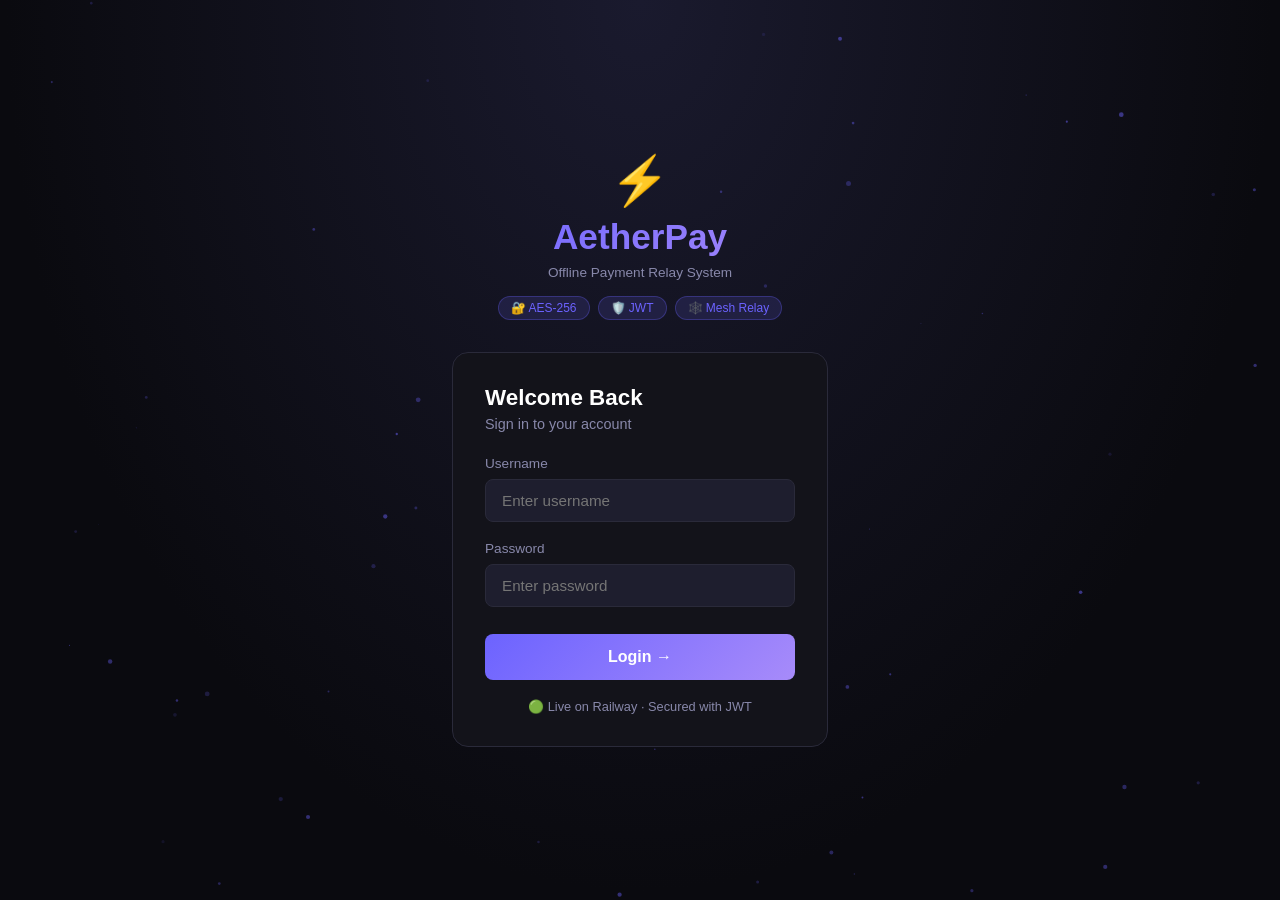
==== index.html @ f8d7e237 "Initial frontend" ====
<!DOCTYPE html>
<html lang="en">
<head>
    <meta charset="UTF-8">
    <meta name="viewport" content="width=device-width, initial-scale=1.0">
    <title>AetherPay — Login</title>
    <link rel="stylesheet" href="styles.css">
</head>
<body class="login-page">
    <canvas id="particles"></canvas>

    <div class="login-container">
        <div class="logo">
            <span class="logo-icon">⚡</span>
            <h1>AetherPay</h1>
            <p class="tagline">Offline Payment Relay System</p>
            <div class="badges">
                <span class="badge">🔐 AES-256</span>
                <span class="badge">🛡️ JWT</span>
                <span class="badge">🕸️ Mesh Relay</span>
            </div>
        </div>

        <div class="login-card">
            <h2>Welcome Back</h2>
            <p class="subtitle">Sign in to your account</p>
            <div id="error-msg" class="error-msg hidden"></div>
            <div class="form-group">
                <label>Username</label>
                <input type="text" id="username" placeholder="Enter username" />
            </div>
            <div class="form-group">
                <label>Password</label>
                <input type="password" id="password" placeholder="Enter password" />
            </div>
            <button class="btn-primary" onclick="login()">
                <span id="login-text">Login →</span>
            </button>
            <p class="live-badge">🟢 Live on Railway · Secured with JWT</p>
        </div>
    </div>

    <div id="toast-container"></div>
    <script src="app.js"></script>
</body>
</html>
---- styles.css ----
* { margin: 0; padding: 0; box-sizing: border-box; }

:root {
    --bg: #0a0a0f;
    --card: #13131a;
    --border: #2a2a3a;
    --accent: #6c63ff;
    --accent-hover: #5a52e0;
    --text: #ffffff;
    --text-muted: #8888aa;
    --success: #00d97e;
    --error: #ff4d4d;
    --warning: #ffaa00;
}

body { font-family: 'Segoe UI', sans-serif; background: var(--bg); color: var(--text); min-height: 100vh; }

canvas#particles { position: fixed; top: 0; left: 0; width: 100%; height: 100%; z-index: 0; pointer-events: none; }

/* LOGIN */
.login-page { display: flex; align-items: center; justify-content: center; background: radial-gradient(ellipse at top, #1a1a2e 0%, #0a0a0f 70%); }
.login-container { width: 100%; max-width: 440px; padding: 2rem; position: relative; z-index: 1; }
.logo { text-align: center; margin-bottom: 2rem; }
.logo-icon { font-size: 3rem; display: block; animation: pulse 2s infinite; }
@keyframes pulse { 0%,100%{ transform: scale(1); } 50%{ transform: scale(1.1); } }
.logo h1 { font-size: 2.2rem; font-weight: 800; background: linear-gradient(135deg, #6c63ff, #a78bfa); -webkit-background-clip: text; -webkit-text-fill-color: transparent; margin: 0.5rem 0; }
.tagline { color: var(--text-muted); font-size: 0.85rem; margin-bottom: 1rem; }
.badges { display: flex; gap: 0.5rem; justify-content: center; flex-wrap: wrap; margin-top: 0.75rem; }
.badge { background: rgba(108,99,255,0.15); border: 1px solid rgba(108,99,255,0.3); color: var(--accent); padding: 0.25rem 0.75rem; border-radius: 20px; font-size: 0.75rem; }
.login-card { background: var(--card); border: 1px solid var(--border); border-radius: 16px; padding: 2rem; backdrop-filter: blur(10px); }
.login-card h2 { font-size: 1.4rem; margin-bottom: 0.3rem; }
.subtitle { color: var(--text-muted); font-size: 0.9rem; margin-bottom: 1.5rem; }
.form-group { margin-bottom: 1.2rem; }
.form-group label { display: block; font-size: 0.85rem; color: var(--text-muted); margin-bottom: 0.5rem; }
.form-group input, .form-input { width: 100%; padding: 0.75rem 1rem; background: #1e1e2e; border: 1px solid var(--border); border-radius: 8px; color: var(--text); font-size: 0.95rem; outline: none; transition: border 0.2s; }
.form-group input:focus, .form-input:focus { border-color: var(--accent); }
.select-input { width: 100%; padding: 0.75rem 1rem; background: #1e1e2e; border: 1px solid var(--border); border-radius: 8px; color: var(--text); font-size: 0.95rem; outline: none; }
.btn-primary { width: 100%; padding: 0.85rem; background: linear-gradient(135deg, var(--accent), #a78bfa); color: white; border: none; border-radius: 8px; font-size: 1rem; font-weight: 600; cursor: pointer; transition: all 0.2s; margin-top: 0.5rem; }
.btn-primary:hover { transform: translateY(-2px); box-shadow: 0 8px 25px rgba(108,99,255,0.4); }
.btn-primary:active { transform: translateY(0); }
.btn-small { padding: 0.4rem 1rem; background: rgba(108,99,255,0.15); border: 1px solid var(--accent); color: var(--accent); border-radius: 6px; cursor: pointer; font-size: 0.8rem; }
.live-badge { text-align: center; margin-top: 1.2rem; font-size: 0.8rem; color: var(--text-muted); }
.error-msg { background: rgba(255,77,77,0.1); border: 1px solid var(--error); color: var(--error); padding: 0.75rem 1rem; border-radius: 8px; font-size: 0.85rem; margin-bottom: 1rem; }
.success-msg { background: rgba(0,217,126,0.1); border: 1px solid var(--success); color: var(--success); padding: 0.75rem 1rem; border-radius: 8px; font-size: 0.85rem; margin-bottom: 1rem; }
.hidden { display: none !important; }

/* DASHBOARD */
.dashboard-page { display: flex; min-height: 100vh; }
.sidebar { width: 240px; background: var(--card); border-right: 1px solid var(--border); padding: 1.5rem; display: flex; flex-direction: column; position: fixed; height: 100vh; z-index: 10; }
.sidebar-logo { font-size: 1.2rem; font-weight: 800; background: linear-gradient(135deg, #6c63ff, #a78bfa); -webkit-background-clip: text; -webkit-text-fill-color: transparent; margin-bottom: 2rem; }
.nav-item { padding: 0.75rem 1rem; border-radius: 8px; cursor: pointer; color: var(--text-muted); font-size: 0.9rem; margin-bottom: 0.3rem; transition: all 0.2s; }
.nav-item:hover, .nav-item.active { background: rgba(108,99,255,0.15); color: var(--accent); }
.main-content { flex: 1; padding: 2rem; overflow-y: auto; margin-left: 240px; position: relative; z-index: 1; }
.page-header { margin-bottom: 2rem; }
.page-header h2 { font-size: 1.6rem; font-weight: 700; }
.page-header p { color: var(--text-muted); font-size: 0.9rem; margin-top: 0.3rem; }
.cards-grid { display: grid; grid-template-columns: repeat(auto-fit, minmax(180px, 1fr)); gap: 1rem; margin-bottom: 1.5rem; }
.stat-card { background: var(--card); border: 1px solid var(--border); border-radius: 12px; padding: 1.5rem; transition: transform 0.2s; }
.stat-card:hover { transform: translateY(-3px); }
.stat-card .label { color: var(--text-muted); font-size: 0.8rem; margin-bottom: 0.5rem; }
.stat-card .value { font-size: 1.8rem; font-weight: 700; color: var(--accent); }
.section-card { background: var(--card); border: 1px solid var(--border); border-radius: 12px; padding: 1.5rem; margin-bottom: 1.5rem; }
.section-card h3 { color: var(--text-muted); text-transform: uppercase; letter-spacing: 0.05em; font-size: 0.8rem; margin-bottom: 1.2rem; }
.tx-header-row { display: flex; justify-content: space-between; align-items: center; margin-bottom: 1.2rem; }
.tx-header-row h3 { margin-bottom: 0; }
.form-row { display: grid; grid-template-columns: 1fr 1fr; gap: 1rem; }
.tx-table { width: 100%; border-collapse: collapse; }
.tx-table th { text-align: left; color: var(--text-muted); font-size: 0.8rem; padding: 0.75rem 1rem; border-bottom: 1px solid var(--border); text-transform: uppercase; letter-spacing: 0.05em; }
.tx-table td { padding: 0.9rem 1rem; border-bottom: 1px solid #1a1a2a; font-size: 0.9rem; }
.badge-success { background: rgba(0,217,126,0.15); color: var(--success); padding: 0.25rem 0.75rem; border-radius: 20px; font-size: 0.75rem; font-weight: 600; }
.badge-failed { background: rgba(255,77,77,0.15); color: var(--error); padding: 0.25rem 0.75rem; border-radius: 20px; font-size: 0.75rem; }
.logout-btn { margin-top: auto; padding: 0.75rem 1rem; background: rgba(255,77,77,0.1); border: 1px solid rgba(255,77,77,0.3); color: var(--error); border-radius: 8px; cursor: pointer; font-size: 0.9rem; transition: all 0.2s; }
.logout-btn:hover { background: rgba(255,77,77,0.2); }

/* TECH BADGES */
.tech-badges { display: flex; flex-wrap: wrap; gap: 0.75rem; }
.tech-badge { background: rgba(108,99,255,0.1); border: 1px solid rgba(108,99,255,0.25); color: var(--accent); padding: 0.4rem 1rem; border-radius: 20px; font-size: 0.8rem; }

/* ENCRYPTION NOTICE */
.encryption-notice { background: rgba(108,99,255,0.08); border: 1px solid rgba(108,99,255,0.2); border-radius: 8px; padding: 0.75rem 1rem; font-size: 0.8rem; color: var(--text-muted); margin-bottom: 1rem; text-align: center; }

/* MESH ANIMATION */
.mesh-container { display: flex; align-items: center; justify-content: center; gap: 0; padding: 2rem 0; flex-wrap: nowrap; overflow-x: auto; }
.mesh-node { display: flex; flex-direction: column; align-items: center; gap: 0.5rem; min-width: 80px; }
.node-icon { font-size: 2rem; width: 60px; height: 60px; display: flex; align-items: center; justify-content: center; background: var(--card); border: 2px solid var(--border); border-radius: 50%; transition: all 0.3s; }
.node-icon.active { border-color: var(--accent); box-shadow: 0 0 20px rgba(108,99,255,0.5); }
.node-icon.done { border-color: var(--success); box-shadow: 0 0 20px rgba(0,217,126,0.5); }
.node-label { font-size: 0.75rem; color: var(--text-muted); }
.mesh-arrow { display: flex; align-items: center; position: relative; width: 80px; }
.arrow-line { width: 100%; height: 2px; background: var(--border); position: relative; }
.arrow-line.active { background: linear-gradient(90deg, var(--accent), #a78bfa); }
.packet { position: absolute; font-size: 1rem; top: -12px; left: -10px; transition: left 0.8s ease; }
.mesh-status { text-align: center; color: var(--text-muted); font-size: 0.9rem; margin-top: 1rem; }
.mesh-progress { background: #1e1e2e; border-radius: 10px; height: 6px; margin-top: 0.75rem; overflow: hidden; }
.mesh-progress-bar { height: 100%; background: linear-gradient(90deg, var(--accent), #a78bfa); width: 0%; transition: width 0.5s ease; border-radius: 10px; }

/* RELAY FLOW */
.relay-flow { display: flex; align-items: center; gap: 1rem; flex-wrap: wrap; }
.relay-step { display: flex; align-items: center; gap: 0.75rem; background: #1e1e2e; border-radius: 10px; padding: 1rem; flex: 1; min-width: 140px; }
.relay-icon { font-size: 1.5rem; }
.relay-text strong { display: block; font-size: 0.9rem; }
.relay-text p { color: var(--text-muted); font-size: 0.75rem; margin-top: 0.25rem; }
.relay-arrow { font-size: 1.5rem; color: var(--accent); }

/* FEATURE GRID */
.feature-grid { display: grid; grid-template-columns: repeat(auto-fit, minmax(160px, 1fr)); gap: 1rem; }
.feature-card { background: #1e1e2e; border-radius: 10px; padding: 1.25rem; text-align: center; }
.feature-icon { font-size: 1.5rem; margin-bottom: 0.5rem; }
.feature-card strong { display: block; font-size: 0.9rem; margin-bottom: 0.3rem; }
.feature-card p { color: var(--text-muted); font-size: 0.75rem; }

/* TOAST */
#toast-container { position: fixed; top: 1.5rem; right: 1.5rem; z-index: 9999; display: flex; flex-direction: column; gap: 0.75rem; }
.toast { padding: 0.85rem 1.25rem; border-radius: 10px; font-size: 0.9rem; font-weight: 500; animation: slideIn 0.3s ease; max-width: 320px; }
.toast-success { background: rgba(0,217,126,0.15); border: 1px solid var(--success); color: var(--success); }
.toast-error { background: rgba(255,77,77,0.15); border: 1px solid var(--error); color: var(--error); }
.toast-info { background: rgba(108,99,255,0.15); border: 1px solid var(--accent); color: var(--accent); }
@keyframes slideIn { from{ transform: translateX(100%); opacity: 0; } to{ transform: translateX(0); opacity: 1; } }
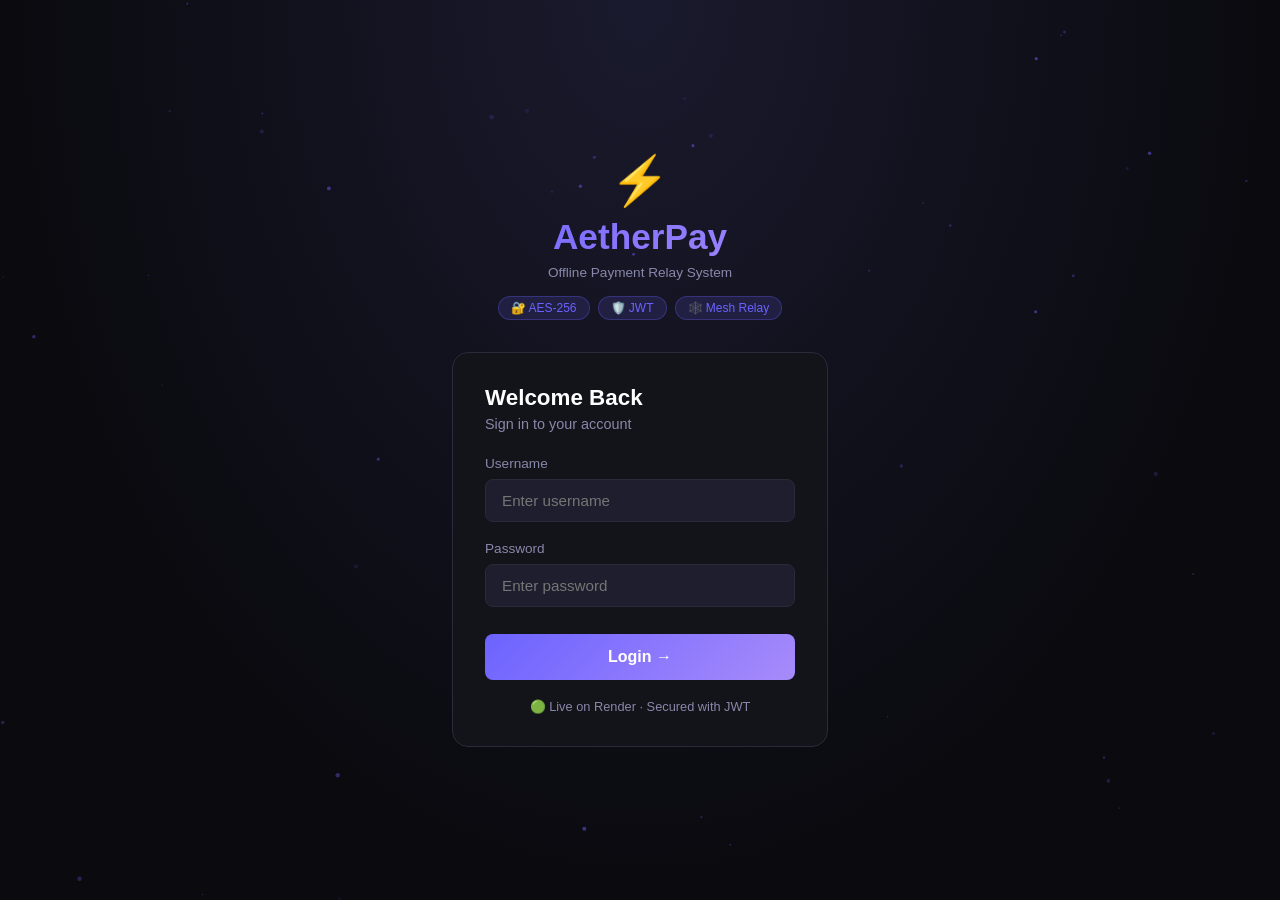
==== commit e90d25e3: "Update deployment status text" ====
--- a/index.html
+++ b/index.html
@@ -36,7 +36,7 @@
             <button class="btn-primary" onclick="login()">
                 <span id="login-text">Login →</span>
             </button>
-            <p class="live-badge">🟢 Live on Railway · Secured with JWT</p>
+            <p class="live-badge">🟢 Live on Render · Secured with JWT</p>
         </div>
     </div>
 
